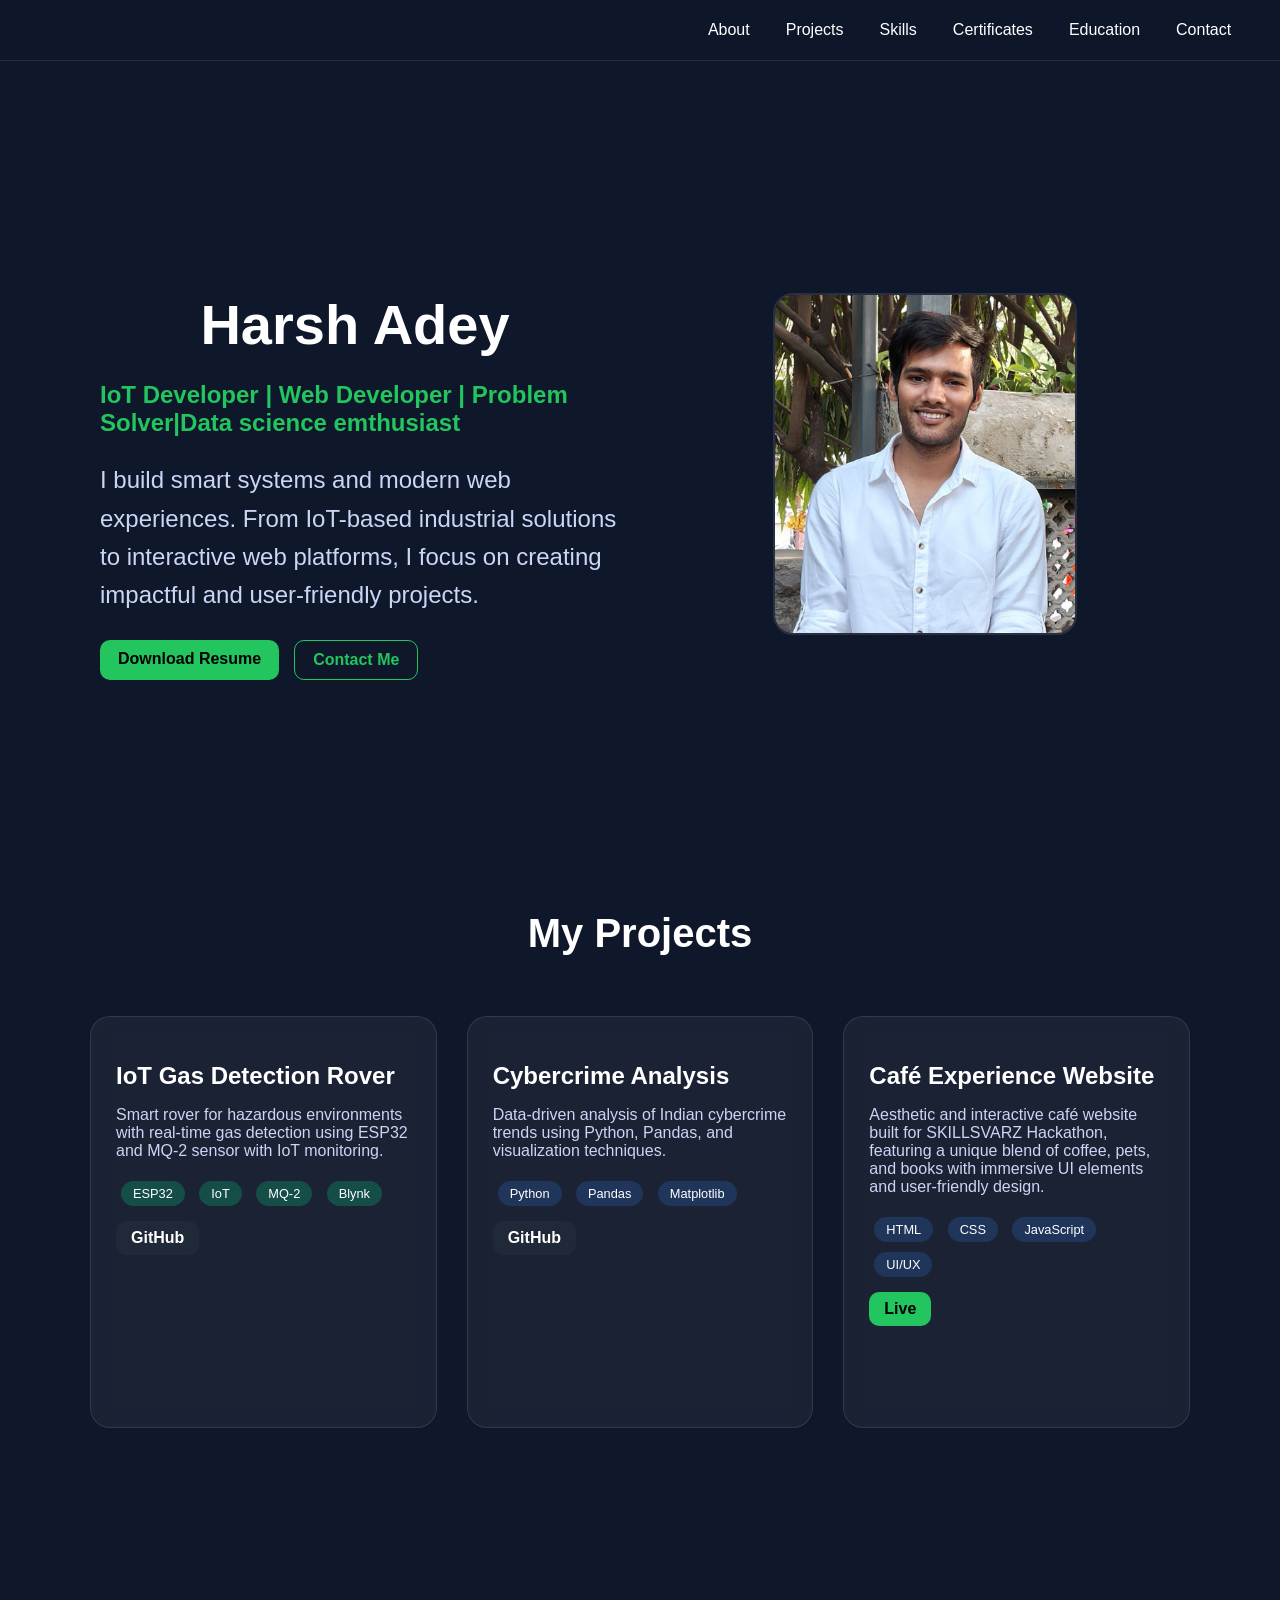
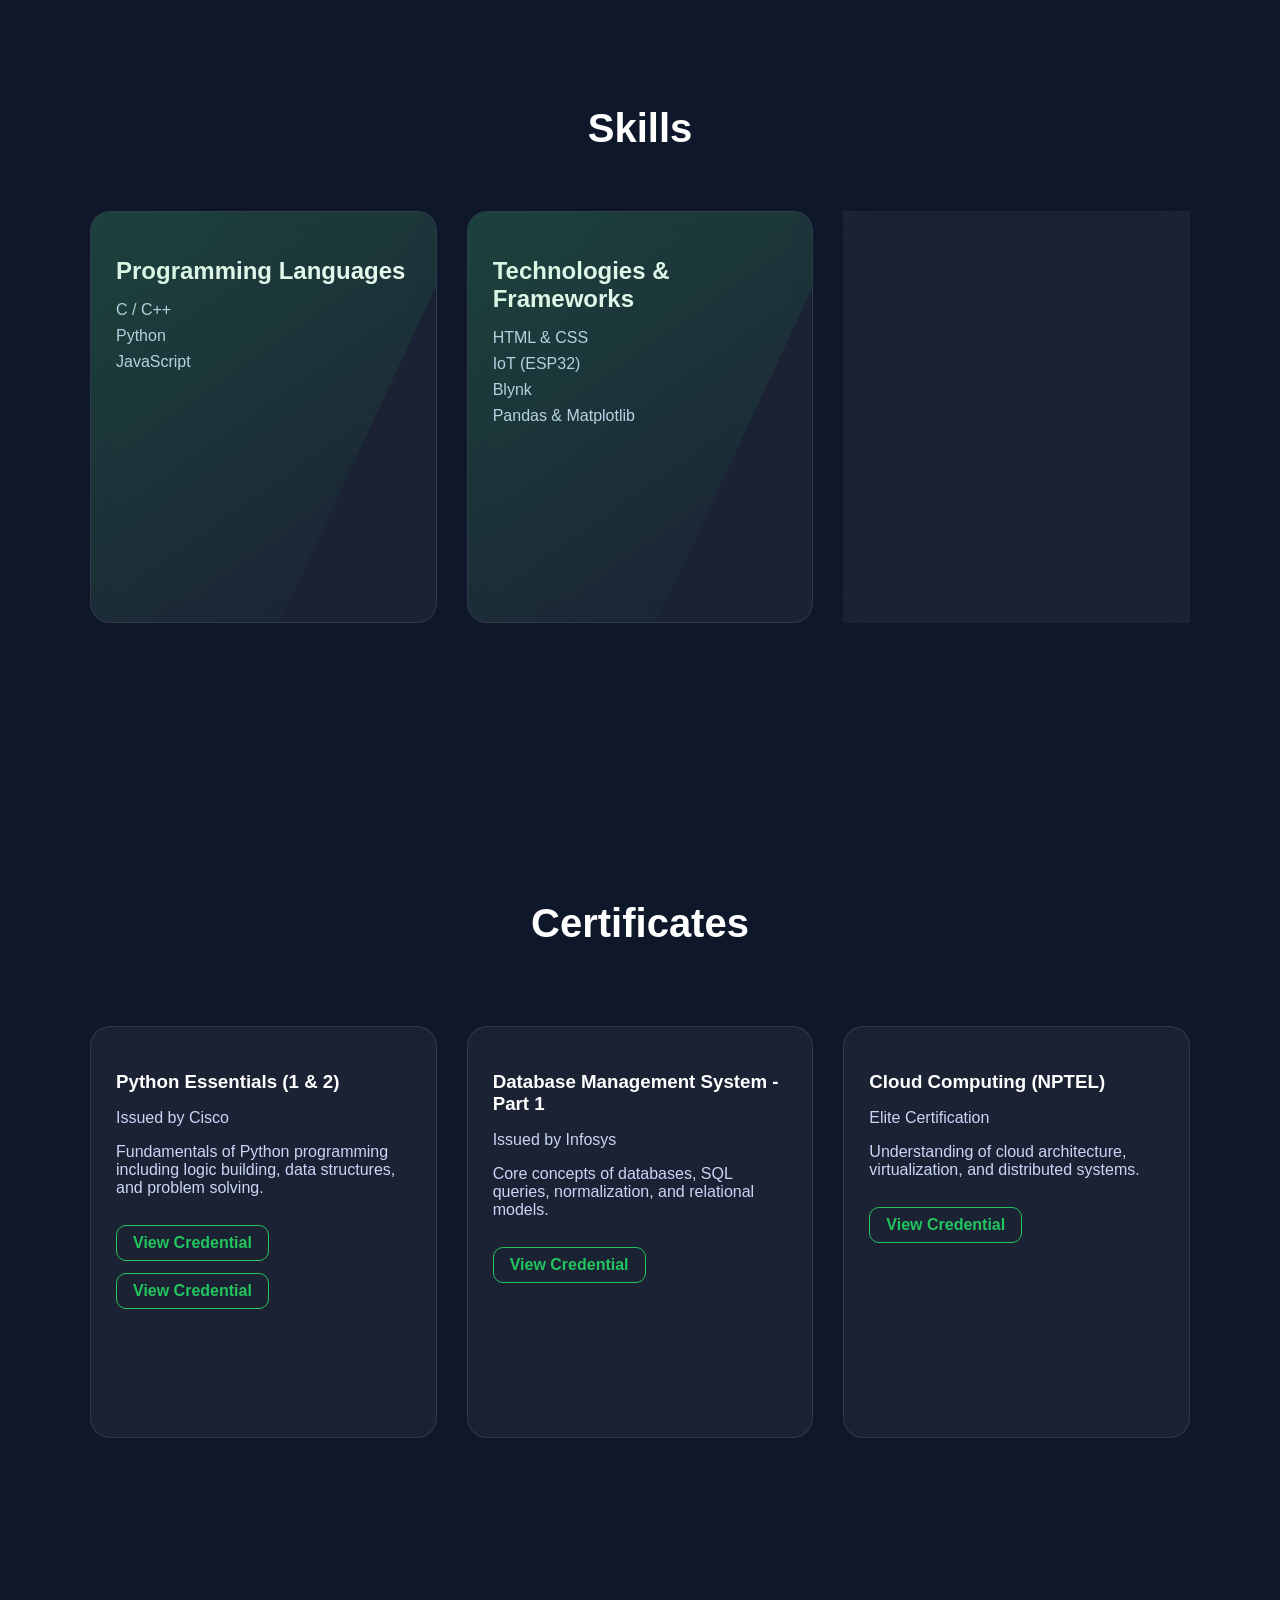
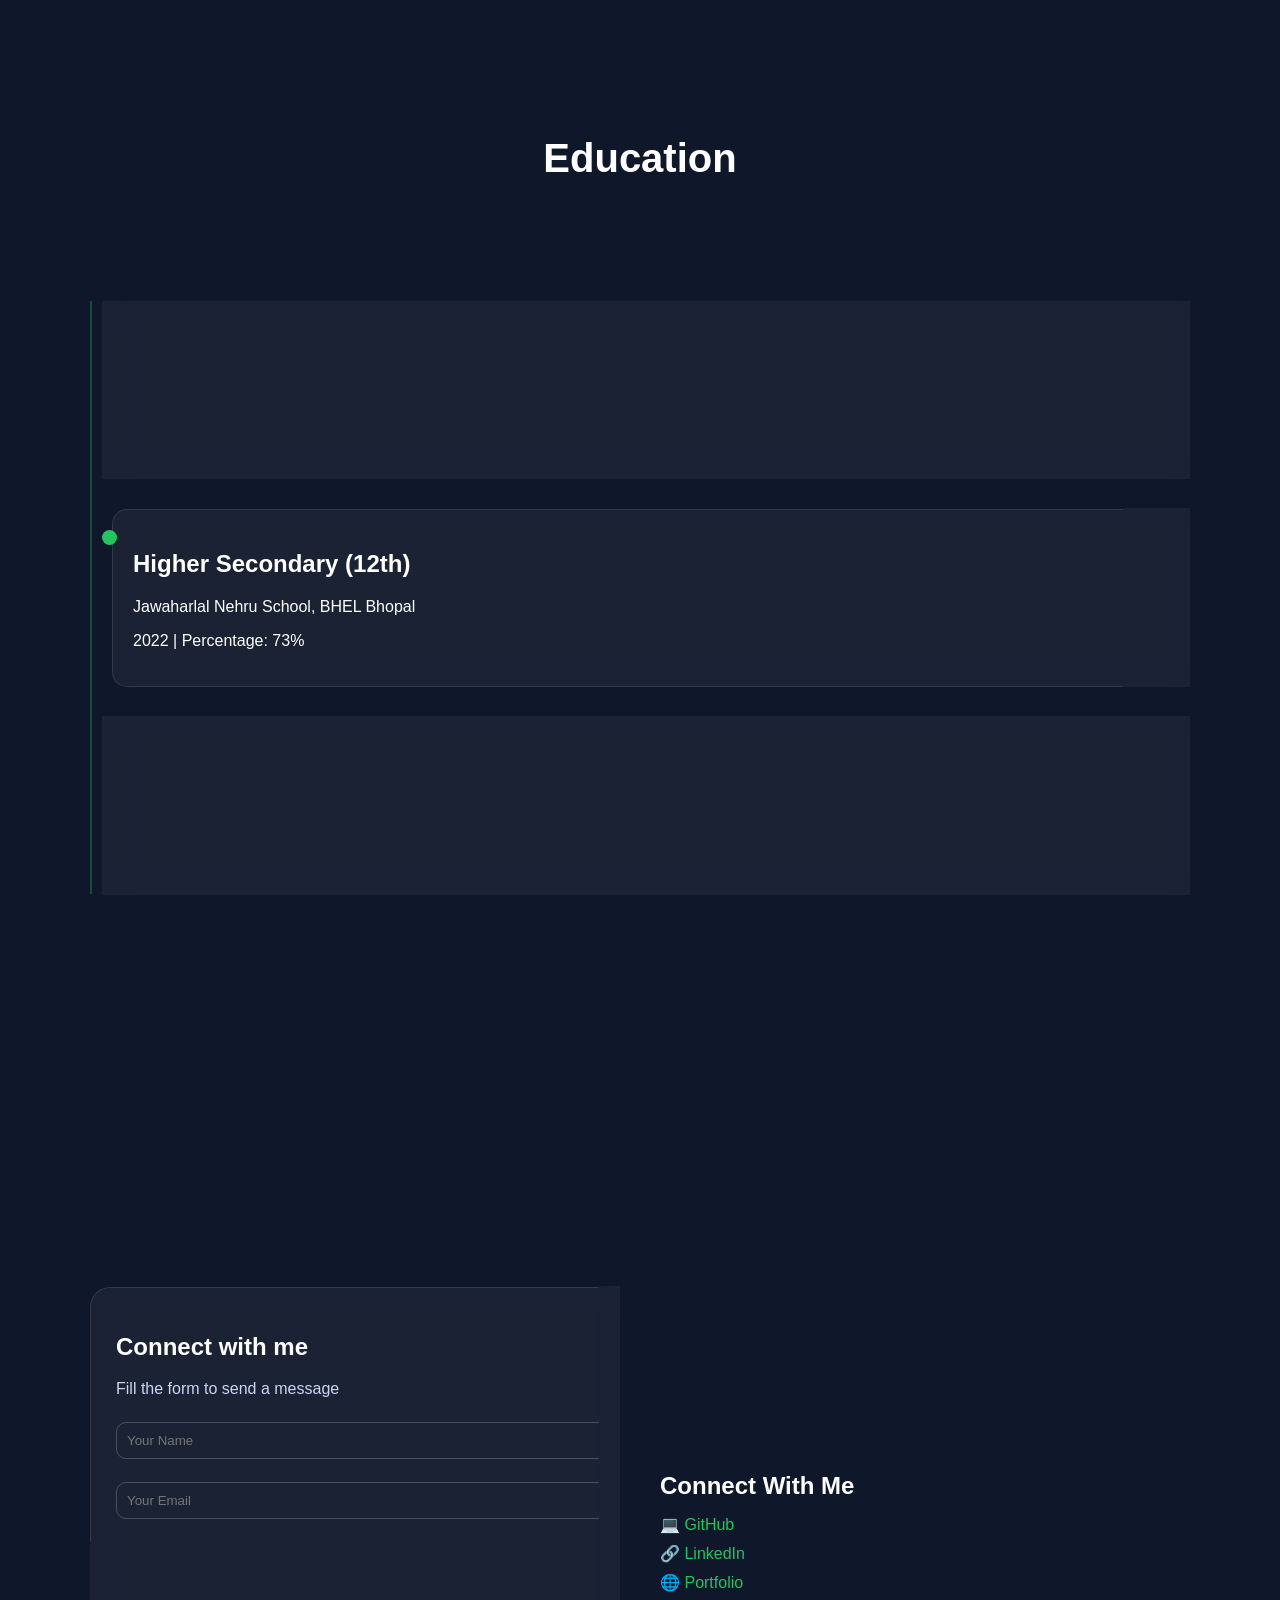
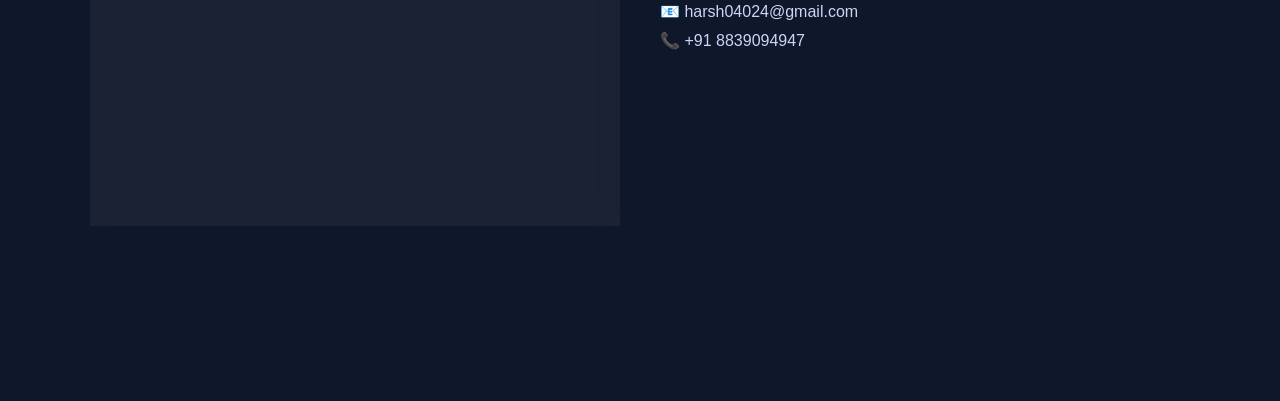
==== index.html @ 4df35e8d "Rename projectpage.html to index.html" ====
<!DOCTYPE html>
<html lang="en">
<head>
  <meta charset="UTF-8">
  <title>Harsh Adey Portfolio</title>
  <meta name="viewport" content="width=device-width, initial-scale=1.0">
  <link rel="stylesheet" href="port.css">

</head>

<body>
    <div>
          <!-- nav -->
        <nav style="
          position: sticky;
          top: 0;
          width: 94%;
          background: rgba(15, 23, 42, 0.85);
          backdrop-filter: blur(15px);
          display: flex;
          justify-content: right;
          align-items: center;
          justify-content:right;
          padding: 15px 40px;
          /* padding-right: 0px; */
          z-index: 1000;
          border-bottom: 1px solid rgba(255,255,255,0.1);
        ">
        
          <div style="
            display: flex;
            gap: 12px;
            flex-wrap: wrap;
          ">
        
            <a href="#about" style="text-decoration:none;color:white;padding:6px 12px;border-radius:20px;transition:0.3s;"
              onmouseover="this.style.background='rgba(34,197,94,0.15)'; this.style.boxShadow='0 0 10px rgba(34,197,94,0.3)'; this.style.transform='translateY(-2px)';"
              onmouseout="this.style.background='transparent'; this.style.boxShadow='none'; this.style.transform='translateY(0)';">
              About
            </a>
        
            <a href="#projects" style="text-decoration:none;color:white;padding:6px 12px;border-radius:20px;transition:0.3s;"
              onmouseover="this.style.background='rgba(34,197,94,0.15)'; this.style.boxShadow='0 0 10px rgba(34,197,94,0.3)'; this.style.transform='translateY(-2px)';"
              onmouseout="this.style.background='transparent'; this.style.boxShadow='none'; this.style.transform='translateY(0)';">
              Projects
            </a>
        
            <a href="#skills" style="text-decoration:none;color:white;padding:6px 12px;border-radius:20px;transition:0.3s;"
              onmouseover="this.style.background='rgba(34,197,94,0.15)'; this.style.boxShadow='0 0 10px rgba(34,197,94,0.3)'; this.style.transform='translateY(-2px)';"
              onmouseout="this.style.background='transparent'; this.style.boxShadow='none'; this.style.transform='translateY(0)';">
              Skills
            </a>

            <a href="#certificates" style="text-decoration:none;color:white;padding:6px 12px;border-radius:20px;transition:0.3s;"
              onmouseover="this.style.background='rgba(34,197,94,0.15)'; this.style.boxShadow='0 0 10px rgba(34,197,94,0.3)'; this.style.transform='translateY(-2px)';"
              onmouseout="this.style.background='transparent'; this.style.boxShadow='none'; this.style.transform='translateY(0)';">
              Certificates
            </a>
        
            <a href="#education" style="text-decoration:none;color:white;padding:6px 12px;border-radius:20px;transition:0.3s;"
              onmouseover="this.style.background='rgba(34,197,94,0.15)'; this.style.boxShadow='0 0 10px rgba(34,197,94,0.3)'; this.style.transform='translateY(-2px)';"
              onmouseout="this.style.background='transparent'; this.style.boxShadow='none'; this.style.transform='translateY(0)';">
              Education
            </a>
        
            <a href="#contact" style="text-decoration:none;color:white;padding:6px 12px;border-radius:20px;transition:0.3s;"
              onmouseover="this.style.background='rgba(34,197,94,0.15)'; this.style.boxShadow='0 0 10px rgba(34,197,94,0.3)'; this.style.transform='translateY(-2px)';"
              onmouseout="this.style.background='transparent'; this.style.boxShadow='none'; this.style.transform='translateY(0)';">
              Contact
            </a>
        
          </div>
        </nav>
        
        <!-- about -->
        <div id = "about" class="about-container">
        
            <!-- TEXT -->
            <div class="about-text">
              <h1>Harsh Adey</h1>
              <h3>IoT Developer | Web Developer | Problem Solver|Data science emthusiast </h3>
        
              <p>
                I build smart systems and modern web experiences. From IoT-based industrial solutions 
                to interactive web platforms, I focus on creating impactful and user-friendly projects.
              </p>
        
              <div class="about-buttons">
                <a href="Harsh Adey Resume.pdf" download class="btn primary">Download Resume</a>
                <a href="#contact" class="btn secondary">Contact Me</a>
              </div>
            </div>
        
            <!-- IMAGE -->
            <div class="about-image">
              <img src="Untitled design (3).jpg" alt="Harsh Adey">
            </div>
        
          </div>
        
           
        <!-- project -->
            <div>
              <h1 id = "projects">My Projects</h1>
            
              <div class="container">
            
                <!-- Project 1 -->
                <div class="card">
                  <h2>IoT Gas Detection Rover</h2>
                  <p>
                    Smart rover for hazardous environments with real-time gas detection using ESP32 and MQ-2 sensor with IoT monitoring.
                  </p>
            
                  <div class="tags">
                    <span class="green">ESP32</span>
                    <span class="green">IoT</span>
                    <span class="green">MQ-2</span>
                    <span class="green">Blynk</span>
                  </div>
            
                  <div class="buttons">
                    <!-- <a href="#" class="live">Live</a> -->
                    <a href="https://github.com/Harsh-adey/G-scout" class="github">GitHub</a>
                  </div>
                </div>
            
                <!-- Project 2 -->
                <div class="card">
                  <h2>Cybercrime Analysis</h2>
                  <p>
                    Data-driven analysis of Indian cybercrime trends using Python, Pandas, and visualization techniques.
                  </p>
            
                  <div class="tags">
                    <span class="blue">Python</span>
                    <span class="blue">Pandas</span>
                    <span class="blue">Matplotlib</span>
                  </div>
            
                  <div class="buttons">
                    <a href="#" class="github">GitHub</a>
                  </div>
                </div>
        
                <!-- Project 3 -->
                <div class="card">
                  <h2>Café Experience Website</h2>
                  <p>
                    Aesthetic and interactive café website built for SKILLSVARZ Hackathon, featuring a unique blend of coffee, pets, and books with immersive UI elements and user-friendly design.
                  </p>
                
                  <div class="tags">
                    <span class="blue">HTML</span>
                    <span class="blue">CSS</span>
                    <span class="blue">JavaScript</span>
                    <span class="blue">UI/UX</span>
                  </div>
                
                  <div class="buttons">
                    <a href="https://lnkd.in/deUexe4G" target="_blank" class="live">Live</a> 
                  </div>
                </div>
                
            
              </div>
            
            </div>
            
        <!-- skills -->
         
        <h1 id="skills">Skills</h1>
        <div class="skill-container">
        
        
          <!-- Programming Languages -->
          <div class="skill-box">
            <h2>Programming Languages</h2>
            <ul>
              <li>C / C++</li>
              <li>Python</li>
              <li>JavaScript</li>
            </ul>
          </div>
        
          <!-- Technologies & Frameworks -->
          <div class="skill-box">
            <h2>Technologies & Frameworks</h2>
            <ul>
              <li>HTML & CSS</li>
              <li>IoT (ESP32)</li>
              <li>Blynk</li>
              <li>Pandas & Matplotlib</li>
            </ul>
          </div>
        
          <!-- Tools & Platforms -->
          <div class="skill-box">
            <h2>Tools & Platforms</h2>
            <ul>
              <li>VS Code</li>
              <li>GitHub</li>
              <li>Figma</li>
              <li>Canva</li>
              <li>Git</li>
            </ul>
          </div>
        
        </div>
        
        


        <!-- ===== CERTIFICATES ===== -->
<h1 id = "certificates">Certificates</h1>

<div class="cert-section">
  <div class="cert-container">
    
    <!-- Python -->
    <div class="cert-card">
      <h3>Python Essentials (1 & 2)</h3>
      <p>Issued by Cisco</p>
      <p>Fundamentals of Python programming including logic building, data structures, and problem solving.</p>
      <!-- <a href="https://drive.google.com/file/d/1-Fuxj0z1ypjOenb44sBynSU9nMPqXUcy/view?usp=drive_link",target="_blank">View</a> -->
       <a href="https://drive.google.com/file/d/1-Fuxj0z1ypjOenb44sBynSU9nMPqXUcy/view?usp=drive_link" target="_blank" class="cert-btn">
    View Credential
  </a>

      <a href="https://drive.google.com/file/d/1Kx7jErEb338Sp5XsyUaxq510_brwoLf4/view?usp=drive_link" target="_blank" class="cert-btn">View Credential</a>
    </div>

    <!-- DBMS -->
    <div class="cert-card">
      <h3>Database Management System - Part 1</h3>
      <p>Issued by Infosys</p>
      <p>Core concepts of databases, SQL queries, normalization, and relational models.</p>
      <a href="https://drive.google.com/file/d/1ItSmh2pIdNggQ_9DA5bB_DJxMSNGu-zK/view?usp=drive_link" target="_blank" class="cert-btn">View Credential</a>
    </div>

    <!-- NPTEL -->
    <div class="cert-card">
      <h3>Cloud Computing (NPTEL)</h3>
      <p>Elite Certification</p>
      <p>Understanding of cloud architecture, virtualization, and distributed systems.</p>
      <a href="NPTEL cloud computing result.pdf" target="_blank" class="cert-btn">View Credential</a>
      
    </div>

  </div>

</div>
            <!-- educational -->
             <!-- ===== EDUCATION ===== -->
<h1 id="education">Education</h1>

<div  class="education-section">
  <div class="timeline">

    <div class="edu-card">
      <h2>B.Tech in Computer Science (Data Science)</h2>
      <p>Lakshmi Narain College of Technology, Bhopal</p>
      <p>2022 – 2026 | CGPA: 7.83</p>
    </div>

    <div class="edu-card">
      <h2>Higher Secondary (12th)</h2>
      <p>Jawaharlal Nehru School, BHEL Bhopal</p>
      <p>2022 | Percentage: 73%</p>
    </div>

    <div class="edu-card">
      <h2>Secondary (10th)</h2>
      <p>Jawaharlal Nehru School, BHEL Bhopal</p>
      <p>2020 | Percentage: 84%</p>
    </div>

  </div>
</div>




        <!-- contact -->
         <!-- <h1 id="contact">Get In Touch</h1> -->
        
        <div id = "contact" class="contact-section">
          <div class="contact-container">
        
            <!-- LEFT: FORM -->
            <div class="contact-card">
              <h2>Connect with me </h2>
              <p style="color:#cbd5f5;">Fill the form to send a message</p>
        
              <input type="text" placeholder="Your Name">
              <input type="email" placeholder="Your Email">
              <input type="text" placeholder="Subject">
              <textarea rows="4" placeholder="Your Message"></textarea>
        
              <button>Send Message</button>
        
              <!-- Resume -->
              <a href="Harsh Adey Resume.pdf" download="Harsh_Adey_Resume.pdf" class="resume-btn">
                ⬇ Download Resume
              </a>
            </div>
        
            <!-- RIGHT: CONTACT INFO -->
            <div class="contact-info">
              <h2>Connect With Me</h2>
        
              <p>💻 <a href="https://github.com/Harsh-adey">GitHub</a></p>
              <p>🔗 <a href="https://www.linkedin.com/in/harsh-adey-71b171306/">LinkedIn</a></p>
              <p>🌐 <a href="#">Portfolio</a></p>
        
              <p>📧 harsh04024@gmail.com</p>
              <p>📞 +91 8839094947</p>
            </div>
        
          </div>
        </div>
    </div>
  

  <script>
    const cards = document.querySelectorAll(".card");

    window.addEventListener("scroll", () => {
      const trigger = window.innerHeight * 0.85;

      cards.forEach(card => {
        const top = card.getBoundingClientRect().top;

        if (top < trigger) {
          card.style.opacity = "1";
          card.style.transform = "translateY(0)";
        }
      });
    });

    cards.forEach(card => {
      card.addEventListener("mouseenter", () => {
        card.style.transform = "translateY(-10px) scale(1.03)";
        card.style.boxShadow = "0 0 25px rgba(0,255,150,0.5)";
      });

      card.addEventListener("mouseleave", () => {
        card.style.transform = "translateY(0)";
        card.style.boxShadow = "none";
      });
    });
  </script>

</body>
</html>
---- port.css ----
.about {
      padding: 60px 20px;
    }

    .about-container {
      max-width: 1100px;
      height: 90vh;
      margin: auto;
      display: flex;
      align-items: center;
      justify-content: space-between;
      gap: 40px;
      flex-wrap: wrap;
    }

    .about-text {
      flex: 1;
    }

    .about-text h1 {
      font-size: 3.5rem;
      margin-bottom: 10px;
      /* margin-left: 5px; */
      /* padding: 5px; */
    }

    .about-text h3 {
      color: #22c55e;
      margin-bottom: 20px;
      margin-left: 10px;
      font-size: 1.5rem;
    }

    .about-text p {
      color: #cbd5f5;
      line-height: 1.6;
      margin-bottom: 25px;
      margin-left: 10px;
      font-size: 1.5rem;
    }

    .about-buttons {
      display: flex;
      gap: 15px;
      flex-wrap: wrap;
      margin-left: 10px;
    }

    .btn {
      padding: 10px 18px;
      border-radius: 10px;
      text-decoration: none;
      font-weight: bold;
      transition: 0.3s;
    }

    .primary {     background: #22c55e;
      color: black;
    }

    .secondary {
      background: transparent;
      border: 1px solid #22c55e;
      color: #22c55e;
    }

    .btn:hover {
      transform: scale(1.05);
    }

    .about-image {
      flex: 1;
      text-align: center;
    }

    .about-image img {
      width: 300px;
      border-radius: 20px;
      border: 2px solid rgba(255,255,255,0.1);
    }

    /* RESPONSIVE */
    @media (max-width: 768px) {
      .about-container {
        flex-direction: column;
        text-align: center;
      }

      .about-text h1 {
        font-size: 2.2rem;
      }

      .about-image img {
        width: 200px;
      }
    }

    
    /* ===== SKILLS SECTION ===== */
    
    .skill-container {
        height: 70vh;
      max-width: 1100px;
      margin: auto;
      padding: 20px;
      display: grid;
      grid-template-columns: repeat(auto-fit, minmax(300px, 1fr));
      gap: 30px;
    }
    
    .skill-box {
      background: rgba(255,255,255,0.05);
      border-radius: 20px;
      padding: 25px;
      backdrop-filter: blur(12px);
      border: 1px solid rgba(255,255,255,0.1);
      position: relative;
      overflow: hidden;
      transition: 0.4s;
      height: 40vh;
    }
    
    /* Text */
    .skill-box h2 {
      margin-bottom: 15px;
    }
    
    .skill-box ul {
      list-style: none;
      padding: 0;
    }
    
    .skill-box li {
      margin: 8px 0;
      color: #cbd5f5;
    }
    
    /* ✨ Moving Gradient Glow Effect */
    .skill-box::before {
      content: "";
      position: absolute;
      top: -100%;
      left: -100%;
      width: 200%;
      height: 200%;
      background: linear-gradient(120deg, transparent, rgba(34,197,94,0.2), transparent);
      transform: rotate(25deg);
      transition: 0.6s;
    }
    
    .skill-box:hover::before {
      top: 100%;
      left: 100%;
    }
    
    /* ✨ Hover Animation */
    .skill-box:hover {
      transform: translateY(-10px) scale(1.02);
      box-shadow: 0 0 30px rgba(34,197,94,0.25);
    }
    
    
    

    /* project style */
    body {
      margin: 0;
      font-family: Arial, sans-serif;
      background: #0f172a;
      color: white;
    }

    .page1{
        height: 100vh;
    }

    h1 {
        margin-top: 2rem;
      text-align: center;
      font-size: 2.5rem;
      margin: 40px 0;
    }

    .container {
        height: 70vh;
      display: grid;
      grid-template-columns: repeat(auto-fit, minmax(300px, 1fr));
      gap: 30px;
      max-width: 1100px;
      margin: auto;
      padding: 20px;
    }

    .card {
      background: rgba(255,255,255,0.05);
      border-radius: 20px;
      padding: 25px;
      backdrop-filter: blur(10px);
      border: 1px solid rgba(255,255,255,0.1);
      transition: 0.4s;
      transform: translateY(40px);
      opacity: 0;
      height: 40vh;
    }

    .card h2 {
      margin-bottom: 10px;
    }

    .card p {
      color: #cbd5f5;
    }

    .tags span {
      display: inline-block;
      padding: 5px 12px;
      border-radius: 20px;
      margin: 5px;
      font-size: 0.8rem;
    }

    .green { background: rgba(0,255,150,0.2); }
    .blue { background: rgba(59,130,246,0.2); }

    .buttons a {
      display: inline-block;
      margin-top: 10px;
      margin-right: 10px;
      padding: 8px 15px;
      border-radius: 10px;
      text-decoration: none;
      font-weight: bold;
    }

    .live {
      background: #22c55e;
      color: black;
    }

    .github {
      background: #1f2937;
      color: white;
    }

/* education stule */

/* ===== EDUCATION TIMELINE ===== */
.education-section {
  max-width: 1100px;
  margin: auto;
  padding: 40px 20px;
  height: 90vh;
}

.timeline {
  position: relative;
  margin-top: 40px;
  padding-left: 20px;
  border-left: 2px solid rgba(34,197,94,0.3);
}

.edu-card {
  position: relative;
  margin-bottom: 30px;
  padding: 20px;
  border-radius: 15px;
  background: rgba(255,255,255,0.05);
  backdrop-filter: blur(10px);
  border: 1px solid rgba(255,255,255,0.1);
  transition: 0.4s;
}

/* Dot on timeline */
.edu-card::before {
  content: "";
  position: absolute;
  left: -11px;
  top: 20px;
  width: 15px;
  height: 15px;
  background: #22c55e;
  border-radius: 50%;
}

/* Hover effect */
.edu-card:hover {
  transform: translateX(10px);
  box-shadow: 0 0 25px rgba(34,197,94,0.3);
}

/* ===== CERTIFICATES ===== */
.cert-section {
  max-width: 1100px;
  margin: auto;
  padding: 40px 20px;
}

.cert-container {
    height: 70vh;
  display: grid;
  grid-template-columns: repeat(auto-fit, minmax(300px,1fr));
  gap: 30px;
}

.cert-card {
  background: rgba(255,255,255,0.05);
  border-radius: 20px;
  padding: 25px;
  backdrop-filter: blur(10px);
  border: 1px solid rgba(255,255,255,0.1);
  transition: 0.4s;
  position: relative;
  overflow: hidden;
  height: 40vh;
}

/* Glow animation */
.cert-card::before {
  content: "";
  position: absolute;
  pointer-events: none;
  width: 150%;
  height: 150%;
  top: -50%;
  left: -50%;
  background: radial-gradient(circle, rgba(34,197,94,0.2), transparent 60%);
  opacity: 0;
  transition: 0.5s;
}

.cert-card:hover::before {
  opacity: 1;
}

.cert-card:hover {
  transform: translateY(-10px) scale(1.03);
  box-shadow: 0 0 30px rgba(34,197,94,0.25);
}

/* Text */
.cert-card h3 {
  margin-bottom: 10px;
}

.cert-card p {
  color: #cbd5f5;
}

/* Certificate Button */
.cert-btn {
  display: inline-block;
  margin-top: 12px;
  padding: 8px 16px;
  border-radius: 10px;
  border: 1px solid #22c55e;
  color: #22c55e;
  text-decoration: none;
  font-weight: bold;
  transition: 0.3s;
  
}



.cert-btn:hover {
  background: rgba(34,197,94,0.15);
  box-shadow: 0 0 12px rgba(34,197,94,0.4);
}




    /* contact style */

.contact-section {
  max-width: 1100px;
  margin: auto;
  padding: 40px 20px;
}

.contact-container {
    height: 90vh;
  display: grid;
  grid-template-columns: repeat(auto-fit, minmax(320px, 1fr));
  gap: 40px;
  align-items: center;
}

/* Glass Card */
.contact-card {
  background: rgba(255,255,255,0.05);
  border-radius: 20px;
  padding: 25px;
  backdrop-filter: blur(12px);
  border: 1px solid rgba(255,255,255,0.1);
  transition: 0.4s;
}

.contact-card:hover {
  box-shadow: 0 0 30px rgba(34,197,94,0.2);
}

/* Inputs */
.contact-card input,
.contact-card textarea {
  width: 100%;
  padding: 10px;
  margin: 8px 0 15px 0;
  border-radius: 10px;
  border: 1px solid rgba(255,255,255,0.2);
  background: transparent;
  color: white;
  outline: none;
}

.contact-card input:focus,
.contact-card textarea:focus {
  border-color: #22c55e;
}

/* Button */
.contact-card button {
  width: 100%;
  padding: 10px;
  border-radius: 10px;
  border: none;
  background: #3b82f6;
  color: white;
  font-weight: bold;
  cursor: pointer;
  transition: 0.3s;
}

.contact-card button:hover {
  background: #2563eb;
}

/* Right Side */
.contact-info h2 {
  margin-bottom: 15px;
}

.contact-info p {
  margin: 10px 0;
  color: #cbd5f5;
}

/* Links */
.contact-info a {
  color: #22c55e;
  text-decoration: none;
}

.contact-info a:hover {
  text-decoration: underline;
}

/* Resume Button */
.resume-btn {
  display: inline-block;
  margin-top: 20px;
  padding: 10px 20px;
  border-radius: 12px;
  border: 1px solid #22c55e;
  color: #22c55e;
  text-decoration: none;
  transition: 0.3s;
}

.resume-btn:hover {
  background: rgba(34,197,94,0.15);
  box-shadow: 0 0 15px rgba(34,197,94,0.4);
}
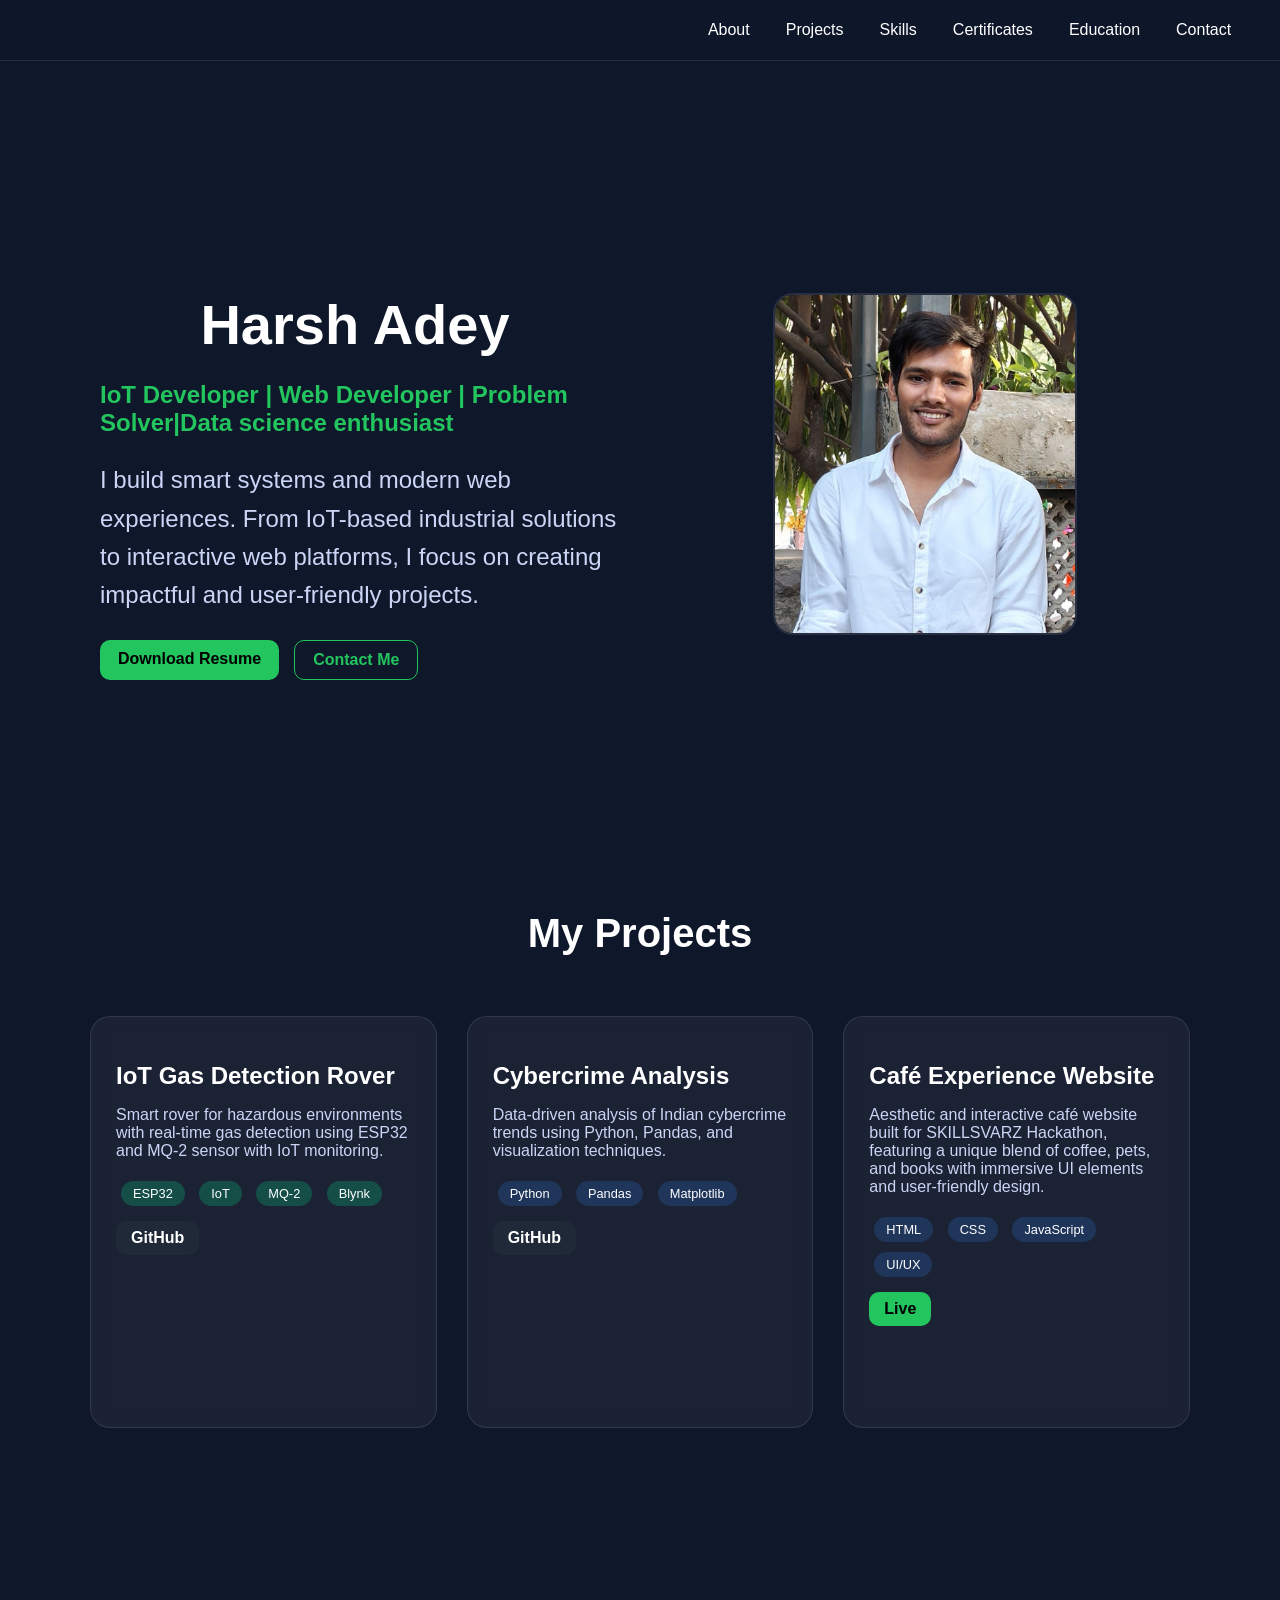
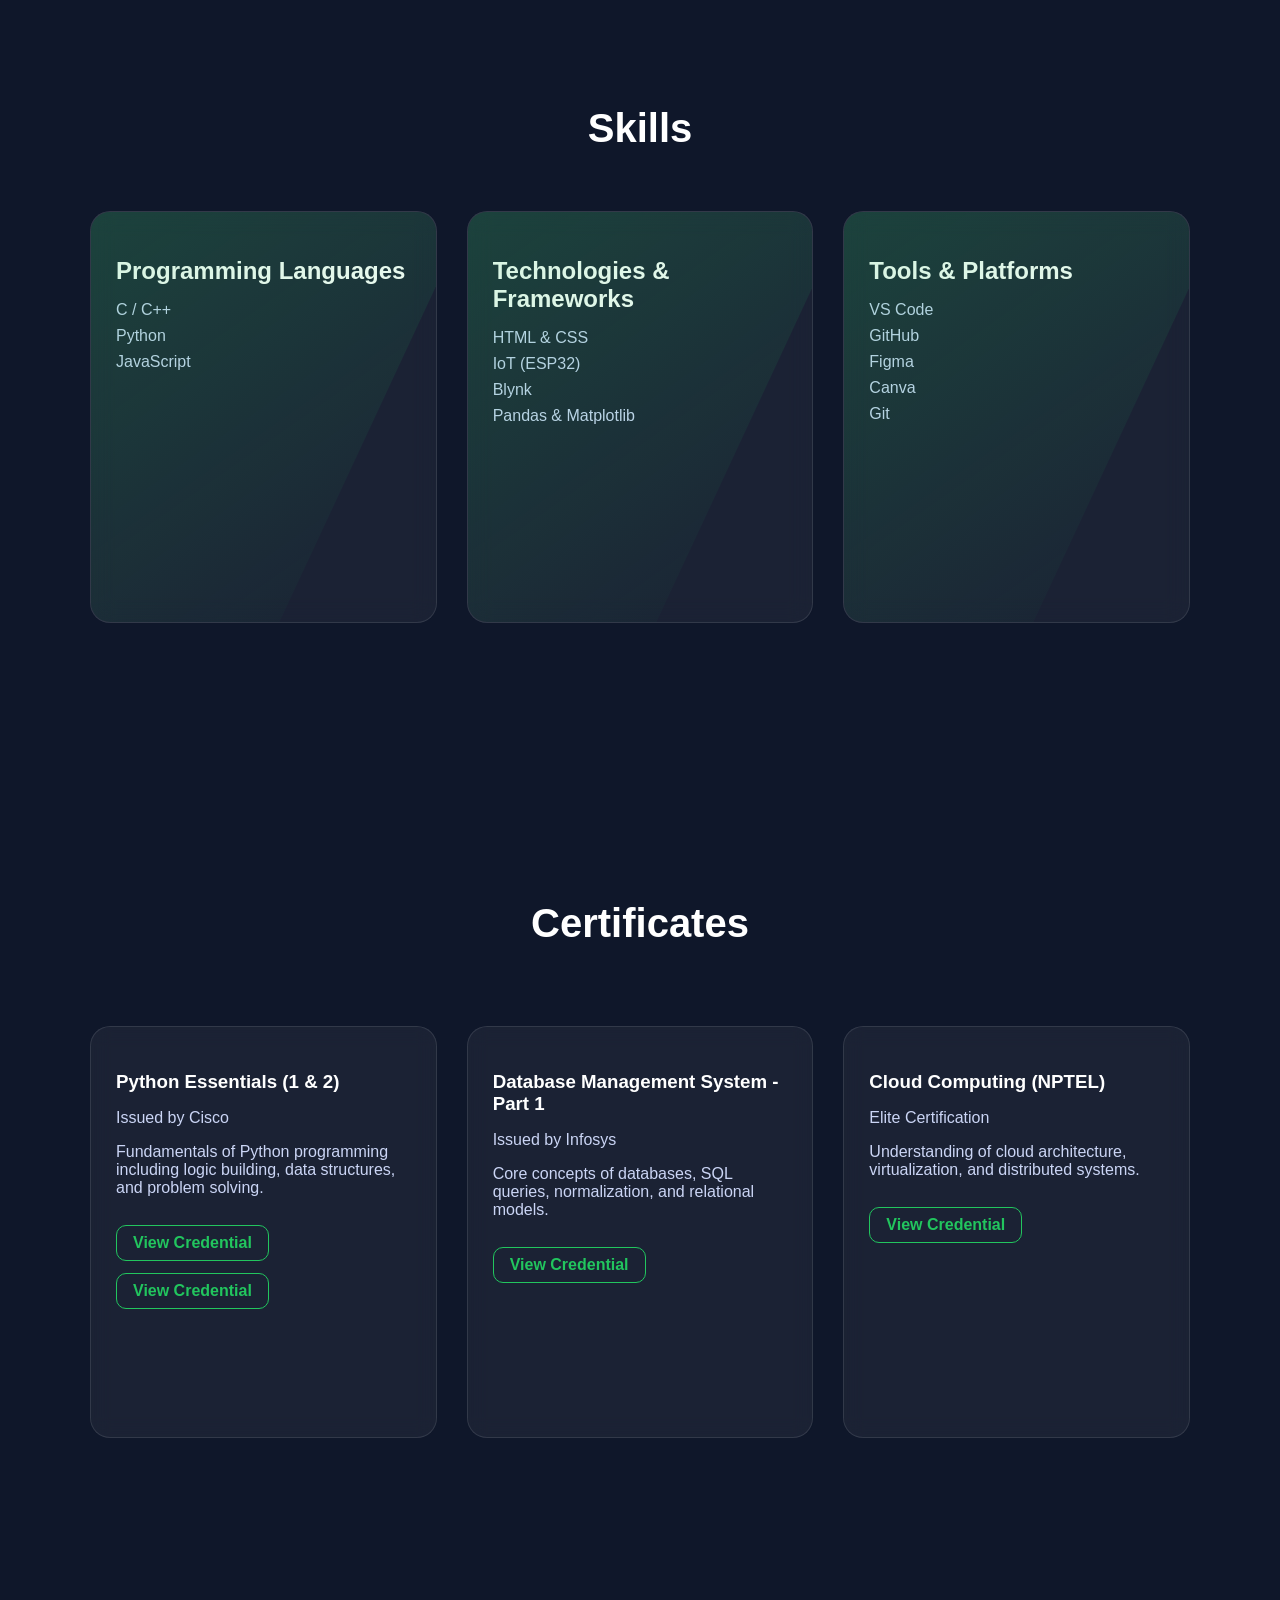
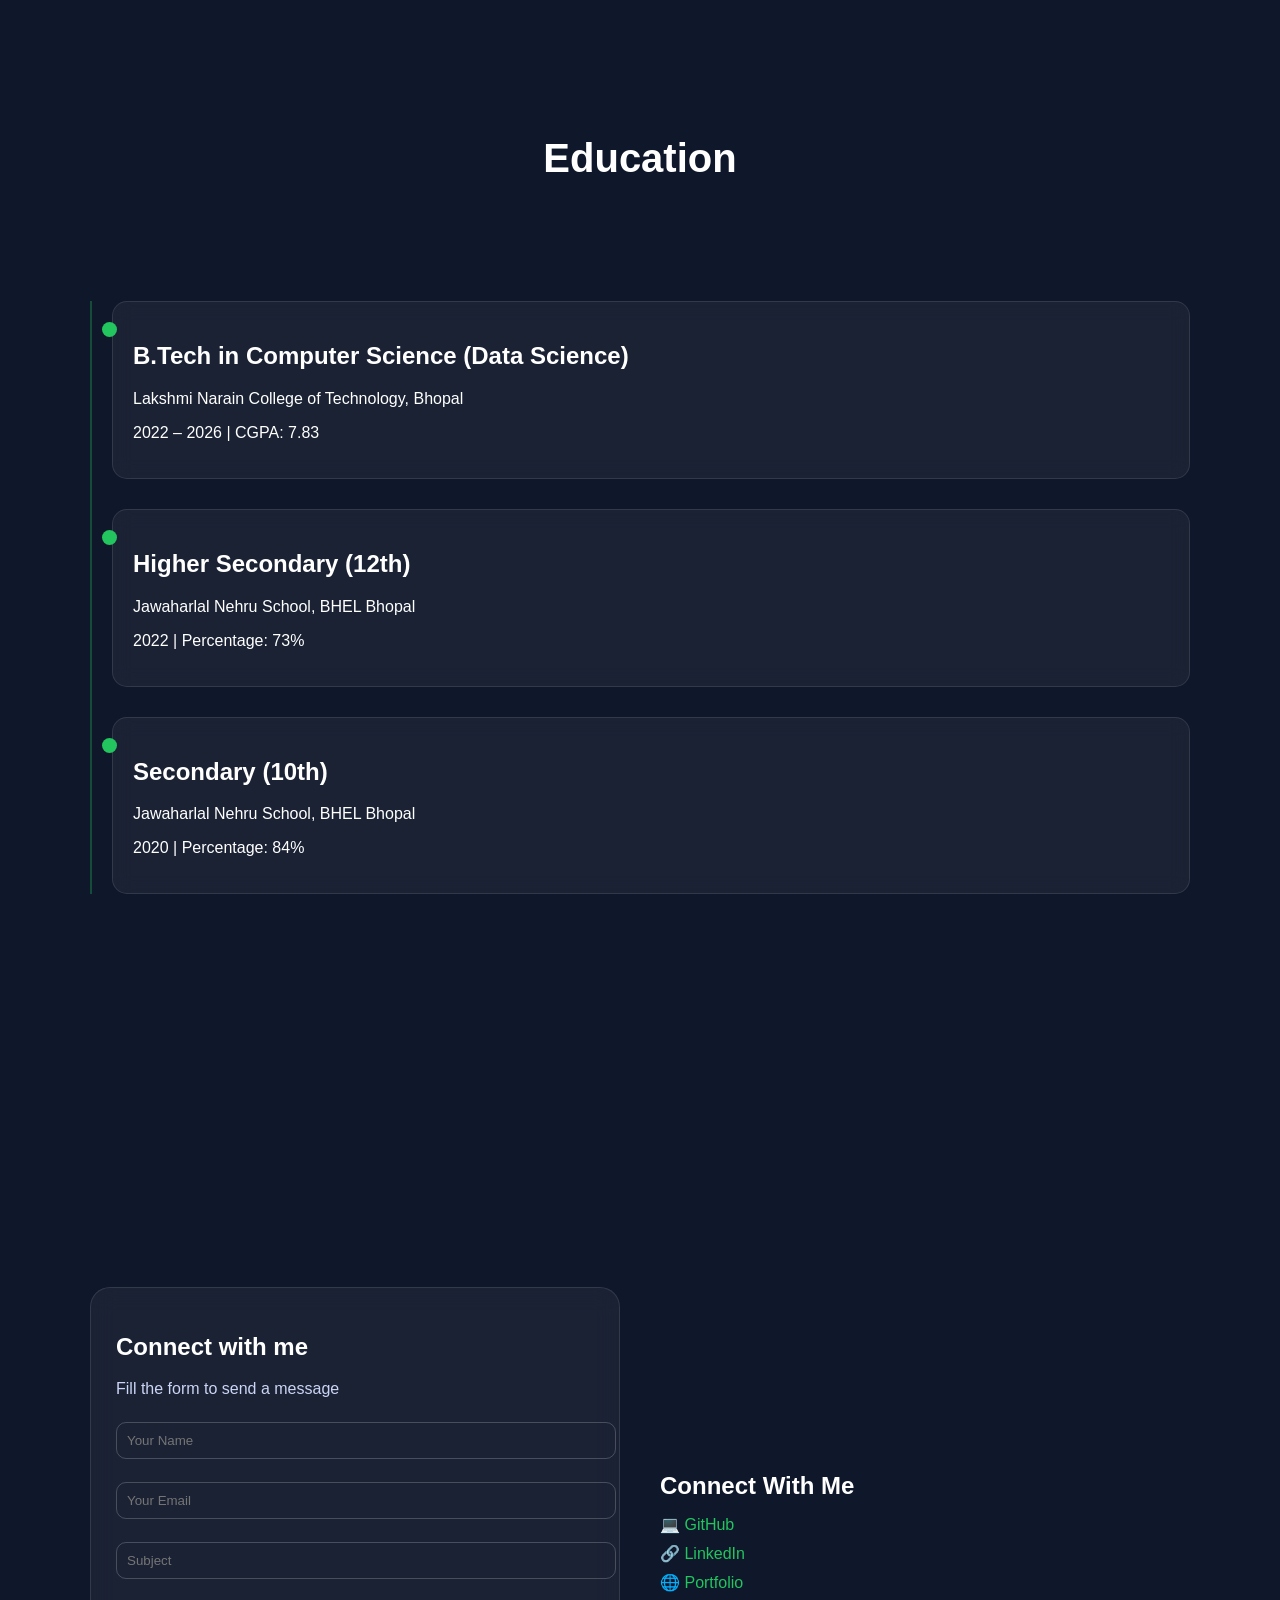
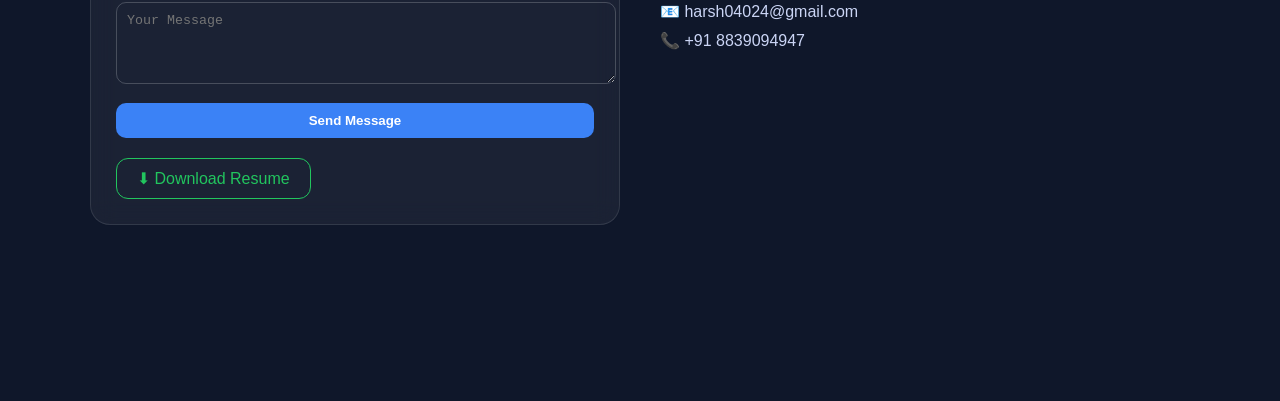
==== commit 3c164a68: "Fix HTML encoding issues in index.html" ====
--- a/index.html
+++ b/index.html
@@ -78,7 +78,7 @@
             <!-- TEXT -->
             <div class="about-text">
               <h1>Harsh Adey</h1>
-              <h3>IoT Developer | Web Developer | Problem Solver|Data science emthusiast </h3>
+              <h3>IoT Developer | Web Developer | Problem Solver|Data science enthusiast </h3>
         
               <p>
                 I build smart systems and modern web experiences. From IoT-based industrial solutions 
